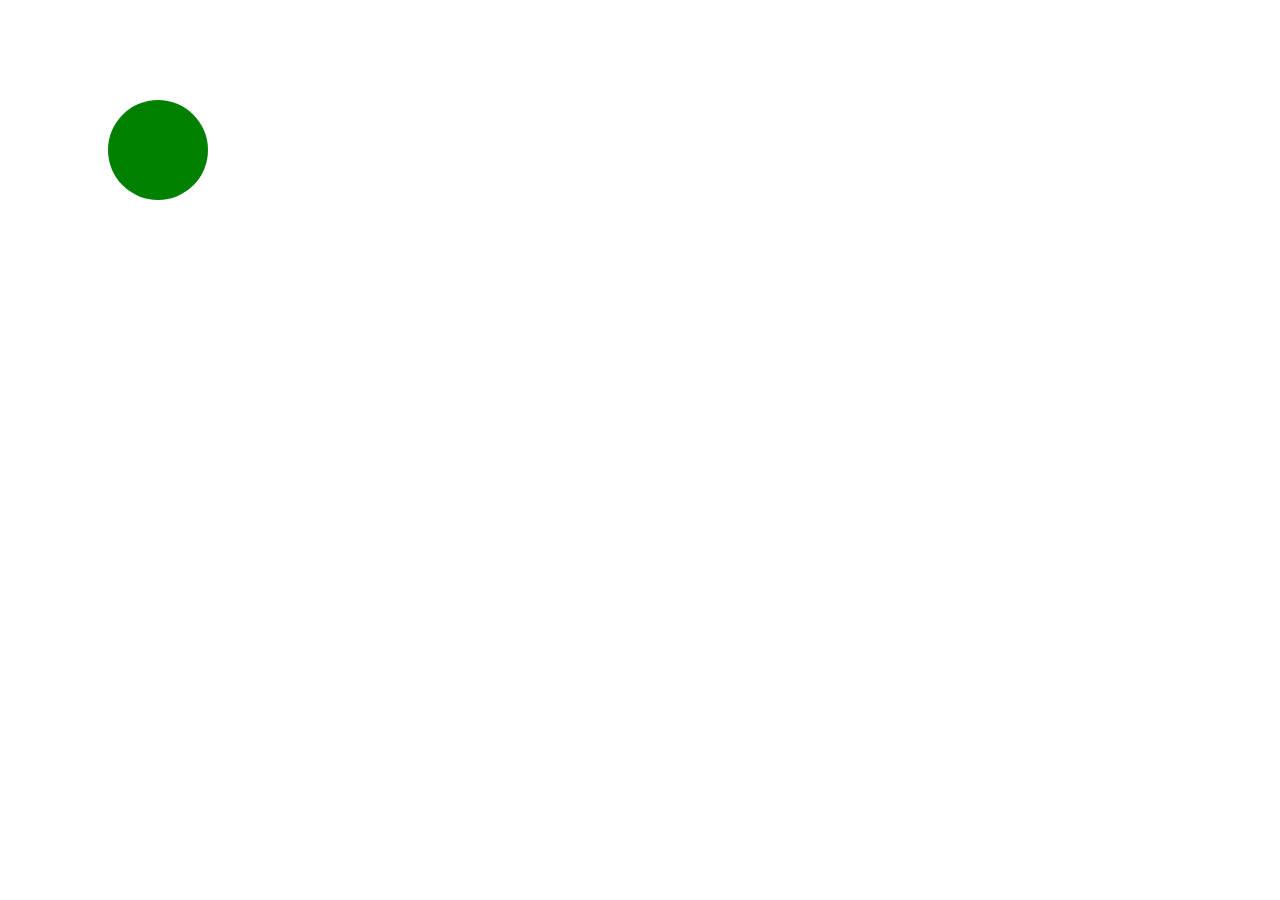
==== index.html @ 609b3c55 "first commit" ====
<!DOCTYPE html>
<html lang="en">
<head>
    <meta charset="UTF-8">
    <meta http-equiv="X-UA-Compatible" content="IE=edge">
    <meta name="viewport" content="width=device-width, initial-scale=1.0">
    <title>Animation</title>
    <link rel="stylesheet" href="./css/style.css">
</head>
<body>
    <div></div>
</body>
</html>
---- css/style.css ----
div{
    width: 100px;
    height: 100px;
    background-color: green;
    border-radius: 50%;
    margin: 100px;
    animation: example 4s linear 0s infinite alternate forwards;
}


/* 
-----1----
@
keyframes example{
    from{width: 100px; height: 100px}
    to{width: 200px; height: 200px;}
} */

/* -----2----- */
@keyframes example{
   0%   {transform: scale(1.0);}
  25%  {transform: scale(2.0);}
  50%  {transform: scale(1.0);}
  75%  {transform: scale(2.0);}
  100% {transform: scale(1.0);}
}
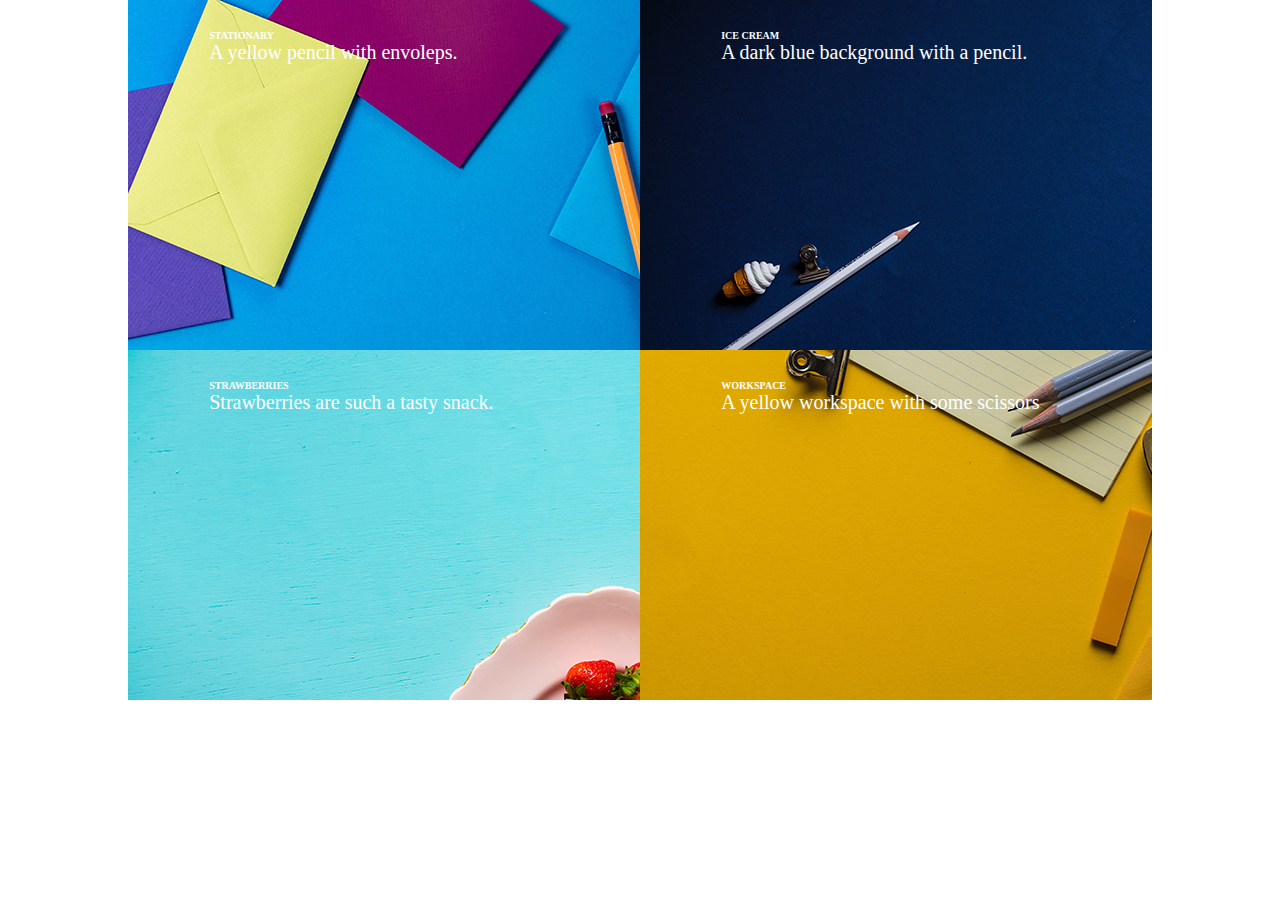
==== commit d44514c7: "Add files via upload" ====
--- a/index.html
+++ b/index.html
@@ -1,13 +1,45 @@
-<!DOCTYPE html>
-<html lang="en">
-<head>
-    <meta charset="UTF-8">
-    <meta http-equiv="X-UA-Compatible" content="IE=edge">
-    <meta name="viewport" content="width=device-width, initial-scale=1.0">
-    <title>Animation</title>
-    <link rel="stylesheet" href="./css/style.css">
-</head>
-<body>
-    <div></div>
-</body>
+<!DOCTYPE html>
+<html lang="en">
+
+<head>
+    <meta charset="UTF-8">
+    <meta http-equiv="X-UA-Compatible" content="IE=edge">
+    <meta name="viewport" content="width=device-width, initial-scale=1.0">
+    <title>Stylish Portfolio</title>
+    <link rel="stylesheet" href="./css/style.css">
+</head>
+
+<body>
+         <div class="Projects">
+            <div class="boxes">
+                <div class="box stationary">
+                    <div class="content">
+                        <h5>STATIONARY</h5>
+                        <p>A yellow pencil with  envoleps.</p>
+                    </div>
+                </div>
+                <div class="box ice-cream">
+                    <div class="content">
+                        <h5>ICE CREAM</h5>
+                        <p>A dark blue background with a pencil.</p>
+                    </div>
+                </div>
+                <div class="box strawberries">
+                    <div class="content">
+                        <h5>STRAWBERRIES</h5>
+                        <p>Strawberries are such a tasty snack.</p>
+                    </div>
+                </div>
+                <div class="box workspace">
+                    <div class="content">
+                        <h5>WORKSPACE</h5>
+                        <p>A yellow workspace with some scissors</p>
+                    </div>
+                </div>
+            </div>
+        </div>
+
+    </section>
+</body>
+
 </html>--- a/css/style.css
+++ b/css/style.css
@@ -1,26 +1,68 @@
-div{
-    width: 100px;
-    height: 100px;
-    background-color: green;
-    border-radius: 50%;
-    margin: 100px;
-    animation: example 4s linear 0s infinite alternate forwards;
-}
-
-
-/* 
------1----
-@
-keyframes example{
-    from{width: 100px; height: 100px}
-    to{width: 200px; height: 200px;}
-} */
-
-/* -----2----- */
-@keyframes example{
-   0%   {transform: scale(1.0);}
-  25%  {transform: scale(2.0);}
-  50%  {transform: scale(1.0);}
-  75%  {transform: scale(2.0);}
-  100% {transform: scale(1.0);}
-}+*{
+    margin: 0px;
+    padding: 0px;
+    box-sizing: border-box;
+    
+}
+
+.boxes{
+    width: 80%;
+    height: 700px;
+    margin: auto;
+    display: flex;
+    flex-wrap: wrap;
+}
+
+.box{
+    width: 50%;
+    height: 350px;
+    transition: .5s;
+}
+
+.box:hover{
+    position: relative;
+    transform: scale(.9);
+}
+
+.box:hover::before{
+    content: "";
+    position: absolute;
+    width: 100%;
+    height: 100%;
+    background-color: #023241;
+    opacity: 0.7; 
+}
+
+.box.stationary{
+    background-image: url(../image/portfolio-1.jpg);
+}
+
+.box.ice-cream{
+    background-image: url(../image/portfolio-2.jpg);
+}
+
+.box.strawberries{
+    background-image: url(../image/portfolio-3.jpg);
+}
+
+.box.workspace{
+    background-image: url(../image/portfolio-4.jpg);
+}
+
+.box .content{
+    width: 80%;
+    height: 20px;
+    margin: auto;
+    padding: 30px;
+}
+
+.box .content p{
+    color: white;
+    font-size: 20px;
+}
+
+.box .content h5{
+    font-size: 10px;
+    color: white;
+}
+
